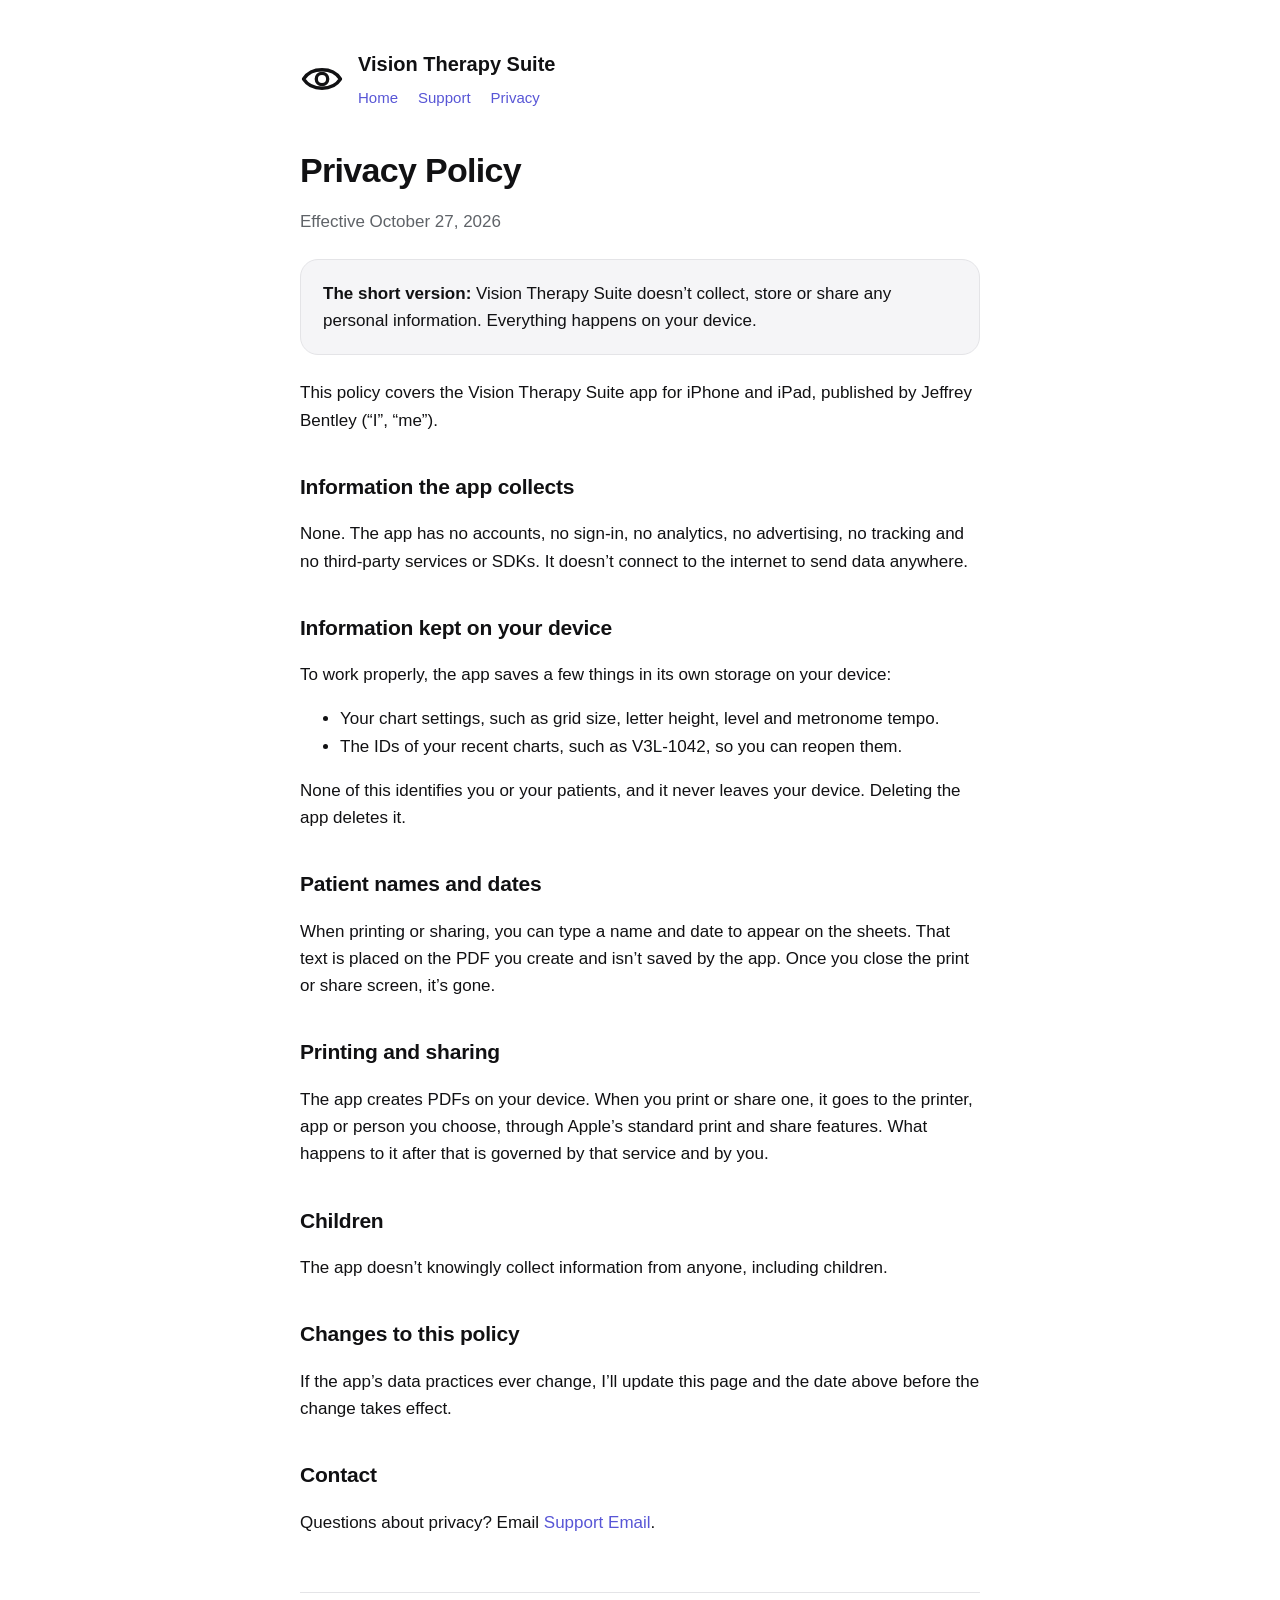
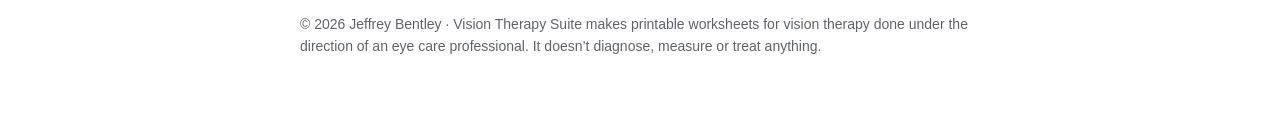
==== privacy.html @ 5cc52535 "Update privacy.html" ====
<!doctype html>
<html lang="en">
<head>
  <meta charset="utf-8">
  <meta name="viewport" content="width=device-width, initial-scale=1">
  <title>Privacy Policy · Vision Therapy Suite</title>
  <meta name="description" content="Privacy Policy for the Vision Therapy Suite app.">
  <link rel="stylesheet" href="style.css">
</head>
<body>
<main>
  <header>
    <svg viewBox="0 0 100 100" aria-hidden="true"><path d="M8 50 C 26 22, 74 22, 92 50 C 74 78, 26 78, 8 50 Z" fill="none" stroke="currentColor" stroke-width="7.5" stroke-linejoin="round"/><circle cx="50" cy="50" r="13" fill="none" stroke="currentColor" stroke-width="7.5"/></svg>
    <div>
      <div class="name">Vision Therapy Suite</div>
      <nav><a href="./">Home</a><a href="support.html">Support</a><a href="privacy.html">Privacy</a></nav>
    </div>
  </header>
  <h1>Privacy Policy</h1>
  <p class="muted">Effective October 27, 2026</p>

  <div class="card">
    <p><strong>The short version:</strong> Vision Therapy Suite doesn’t collect, store or share any personal information. Everything happens on your device.</p>
  </div>

  <p>This policy covers the Vision Therapy Suite app for iPhone and iPad, published by Jeffrey Bentley (“I”, “me”).</p>

  <h2>Information the app collects</h2>
  <p>None. The app has no accounts, no sign-in, no analytics, no advertising, no tracking and no third-party services or SDKs. It doesn’t connect to the internet to send data anywhere.</p>

  <h2>Information kept on your device</h2>
  <p>To work properly, the app saves a few things in its own storage on your device:</p>
  <ul>
    <li>Your chart settings, such as grid size, letter height, level and metronome tempo.</li>
    <li>The IDs of your recent charts, such as V3L-1042, so you can reopen them.</li>
  </ul>
  <p>None of this identifies you or your patients, and it never leaves your device. Deleting the app deletes it.</p>

  <h2>Patient names and dates</h2>
  <p>When printing or sharing, you can type a name and date to appear on the sheets. That text is placed on the PDF you create and isn’t saved by the app. Once you close the print or share screen, it’s gone.</p>

  <h2>Printing and sharing</h2>
  <p>The app creates PDFs on your device. When you print or share one, it goes to the printer, app or person you choose, through Apple’s standard print and share features. What happens to it after that is governed by that service and by you.</p>

  <h2>Children</h2>
  <p>The app doesn’t knowingly collect information from anyone, including children.</p>

  <h2>Changes to this policy</h2>
  <p>If the app’s data practices ever change, I’ll update this page and the date above before the change takes effect.</p>

  <h2>Contact</h2>
  <p>Questions about privacy? Email <a href="mailto:benwri56@gmail.com">Support Email</a>.</p>

  <footer>© 2026 Jeffrey Bentley · Vision Therapy Suite makes printable worksheets for vision therapy done under the direction of an eye care professional. It doesn’t diagnose, measure or treat anything.</footer>
</main>
</body>
</html>
---- style.css ----
:root {
  --bg: #ffffff;
  --text: #111113;
  --muted: #5f6368;
  --line: #e4e4e7;
  --card: #f5f5f7;
  --accent: #5856d6;
}
@media (prefers-color-scheme: dark) {
  :root {
    --bg: #0b0b0c;
    --text: #f5f5f7;
    --muted: #a1a1aa;
    --line: #26262a;
    --card: #161618;
    --accent: #8e8cf2;
  }
}
* { box-sizing: border-box; }
body {
  margin: 0;
  background: var(--bg);
  color: var(--text);
  font: 17px/1.6 -apple-system, BlinkMacSystemFont, "SF Pro Text", "Segoe UI", Roboto, Helvetica, Arial, sans-serif;
  -webkit-font-smoothing: antialiased;
}
main { max-width: 720px; margin: 0 auto; padding: 48px 20px 72px; }
header { display: flex; align-items: center; gap: 14px; margin-bottom: 40px; }
header svg { width: 44px; height: 44px; flex: none; }
header .name { font-weight: 700; font-size: 20px; }
header .tag { color: var(--muted); font-size: 15px; }
nav { display: flex; gap: 20px; margin-top: 6px; font-size: 15px; }
a { color: var(--accent); text-decoration: none; }
a:hover { text-decoration: underline; }
h1 { font-size: 34px; line-height: 1.2; margin: 0 0 8px; letter-spacing: -0.02em; }
h2 { font-size: 21px; margin: 36px 0 8px; letter-spacing: -0.01em; }
p, li { color: var(--text); }
.muted { color: var(--muted); }
.card { background: var(--card); border: 1px solid var(--line); border-radius: 18px; padding: 20px 22px; margin: 24px 0; }
.card p { margin: 0; }
.email { font-size: 20px; font-weight: 600; }
details { border-top: 1px solid var(--line); padding: 14px 0; }
details:last-of-type { border-bottom: 1px solid var(--line); }
summary { cursor: pointer; font-weight: 600; list-style: none; }
summary::-webkit-details-marker { display: none; }
summary::after { content: "+"; float: right; color: var(--muted); }
details[open] summary::after { content: "–"; }
details p { margin: 10px 0 0; color: var(--muted); }
footer { margin-top: 56px; padding-top: 20px; border-top: 1px solid var(--line); color: var(--muted); font-size: 14px; }
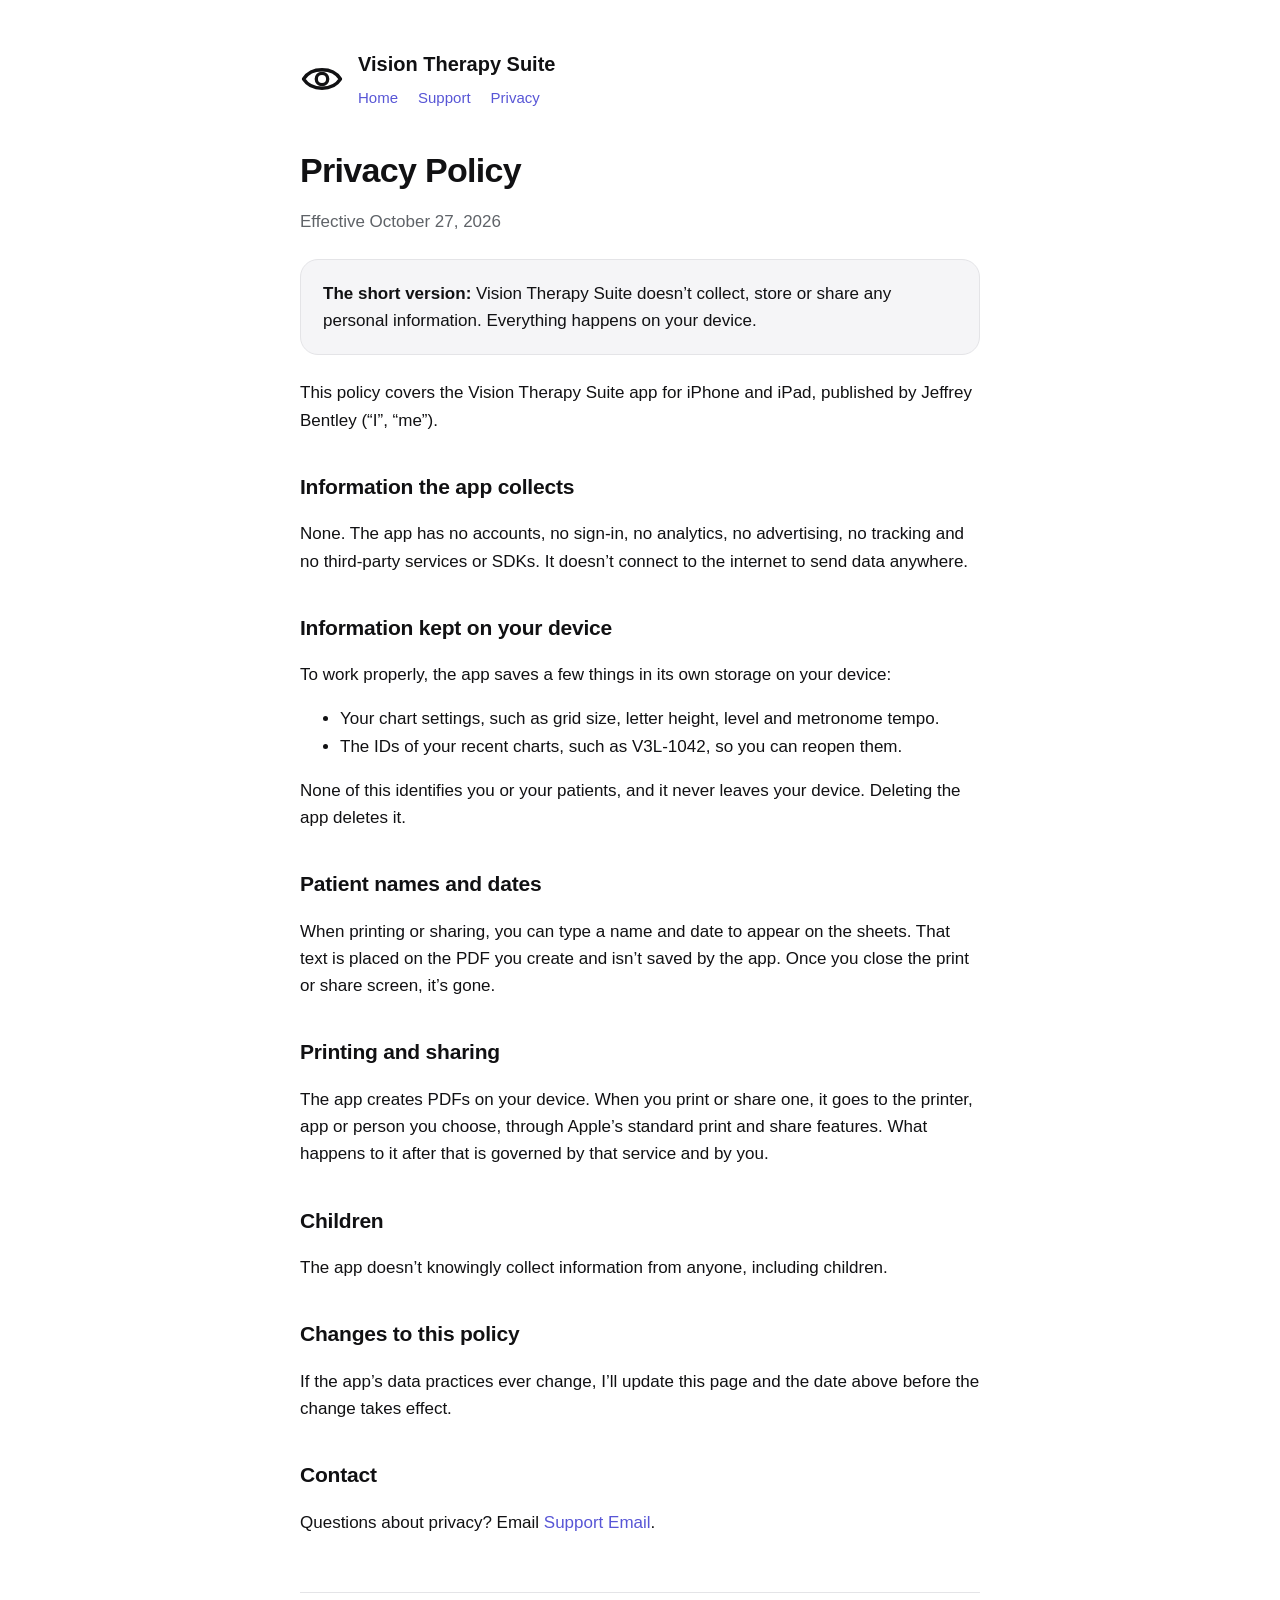
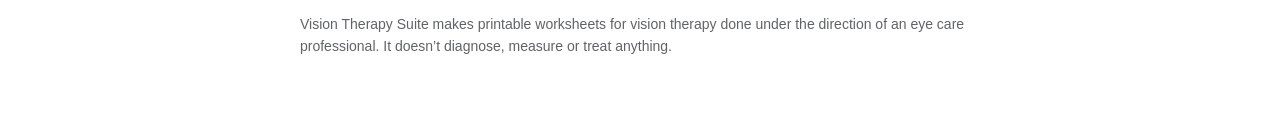
==== commit 82a2c598: "Update footer content in privacy.html Removed copyright year from footer in privacy.html." ====
--- a/privacy.html
+++ b/privacy.html
@@ -49,9 +49,9 @@
   <p>If the app’s data practices ever change, I’ll update this page and the date above before the change takes effect.</p>
 
   <h2>Contact</h2>
-  <p>Questions about privacy? Email <a href="mailto:benwri56@gmail.com">Support Email</a>.</p>
+  <p>Questions about privacy? Email <a href="mailto:visiontherapysuite@gmail.com">Support Email</a>.</p>
 
-  <footer>© 2026 Jeffrey Bentley · Vision Therapy Suite makes printable worksheets for vision therapy done under the direction of an eye care professional. It doesn’t diagnose, measure or treat anything.</footer>
+  <footer>Vision Therapy Suite makes printable worksheets for vision therapy done under the direction of an eye care professional. It doesn’t diagnose, measure or treat anything.</footer>
 </main>
 </body>
 </html>
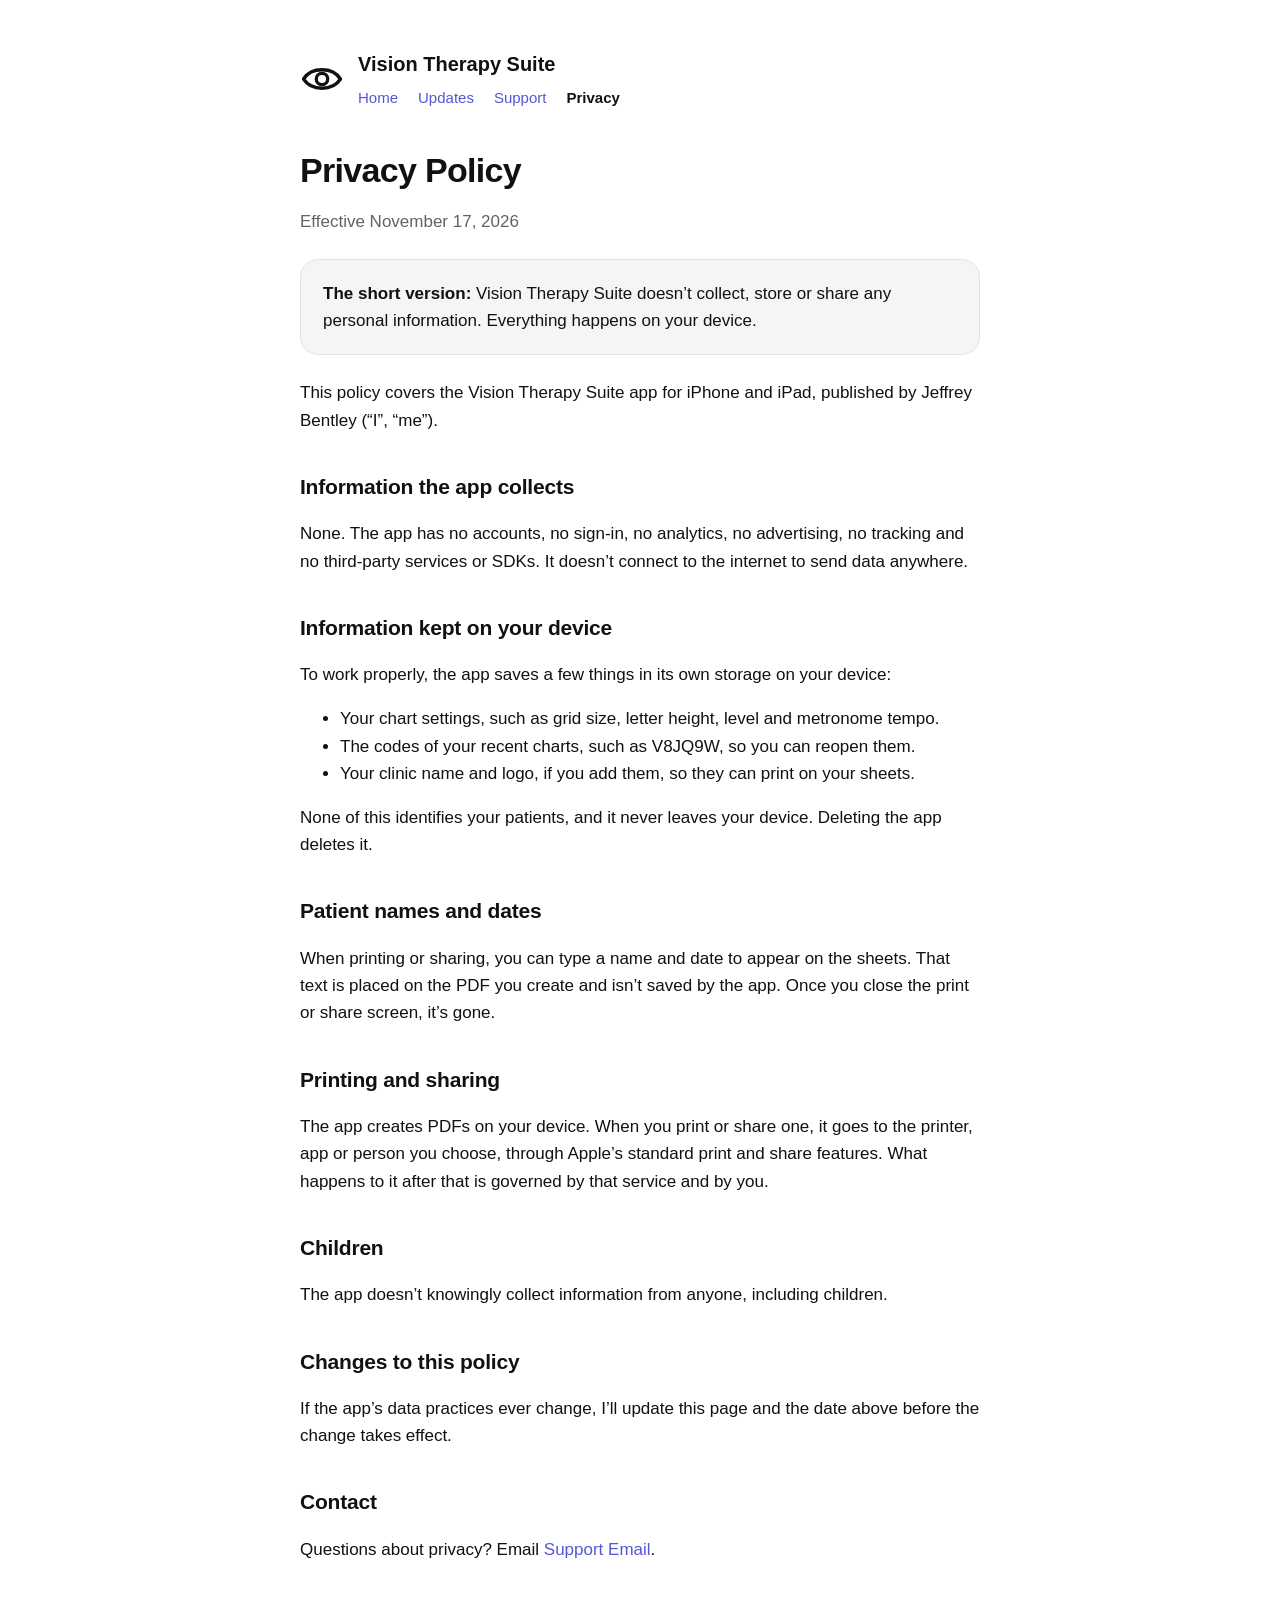
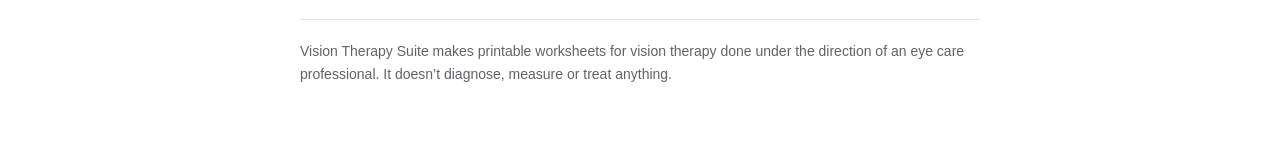
==== commit 0a691969: "Add Updates page and bring site in line with 1.2 New updates.html with release notes for 1.0, 1.1 an" ====
--- a/privacy.html
+++ b/privacy.html
@@ -13,11 +13,11 @@
     <svg viewBox="0 0 100 100" aria-hidden="true"><path d="M8 50 C 26 22, 74 22, 92 50 C 74 78, 26 78, 8 50 Z" fill="none" stroke="currentColor" stroke-width="7.5" stroke-linejoin="round"/><circle cx="50" cy="50" r="13" fill="none" stroke="currentColor" stroke-width="7.5"/></svg>
     <div>
       <div class="name">Vision Therapy Suite</div>
-      <nav><a href="./">Home</a><a href="support.html">Support</a><a href="privacy.html">Privacy</a></nav>
+      <nav><a href="./">Home</a><a href="updates.html">Updates</a><a href="support.html">Support</a><a href="privacy.html" aria-current="page">Privacy</a></nav>
     </div>
   </header>
   <h1>Privacy Policy</h1>
-  <p class="muted">Effective October 27, 2026</p>
+  <p class="muted">Effective November 17, 2026</p>
 
   <div class="card">
     <p><strong>The short version:</strong> Vision Therapy Suite doesn’t collect, store or share any personal information. Everything happens on your device.</p>
@@ -32,9 +32,10 @@
   <p>To work properly, the app saves a few things in its own storage on your device:</p>
   <ul>
     <li>Your chart settings, such as grid size, letter height, level and metronome tempo.</li>
-    <li>The IDs of your recent charts, such as V3L-1042, so you can reopen them.</li>
+    <li>The codes of your recent charts, such as V8JQ9W, so you can reopen them.</li>
+    <li>Your clinic name and logo, if you add them, so they can print on your sheets.</li>
   </ul>
-  <p>None of this identifies you or your patients, and it never leaves your device. Deleting the app deletes it.</p>
+  <p>None of this identifies your patients, and it never leaves your device. Deleting the app deletes it.</p>
 
   <h2>Patient names and dates</h2>
   <p>When printing or sharing, you can type a name and date to appear on the sheets. That text is placed on the PDF you create and isn’t saved by the app. Once you close the print or share screen, it’s gone.</p>
--- a/style.css
+++ b/style.css
@@ -47,3 +47,11 @@
 details[open] summary::after { content: "–"; }
 details p { margin: 10px 0 0; color: var(--muted); }
 footer { margin-top: 56px; padding-top: 20px; border-top: 1px solid var(--line); color: var(--muted); font-size: 14px; }
+nav a[aria-current="page"] { color: var(--text); font-weight: 600; }
+.release { border-top: 1px solid var(--line); padding-top: 4px; margin-top: 28px; }
+.release-head { display: flex; align-items: center; gap: 10px; margin-top: 24px; }
+.release-head h2 { margin: 0; }
+.release .date { margin: 2px 0 8px; font-size: 15px; }
+.release ul { padding-left: 20px; margin: 8px 0 0; }
+.release li { margin: 6px 0; }
+.badge { font-size: 13px; font-weight: 600; color: var(--accent); background: color-mix(in srgb, var(--accent) 14%, transparent); border-radius: 999px; padding: 3px 10px; }
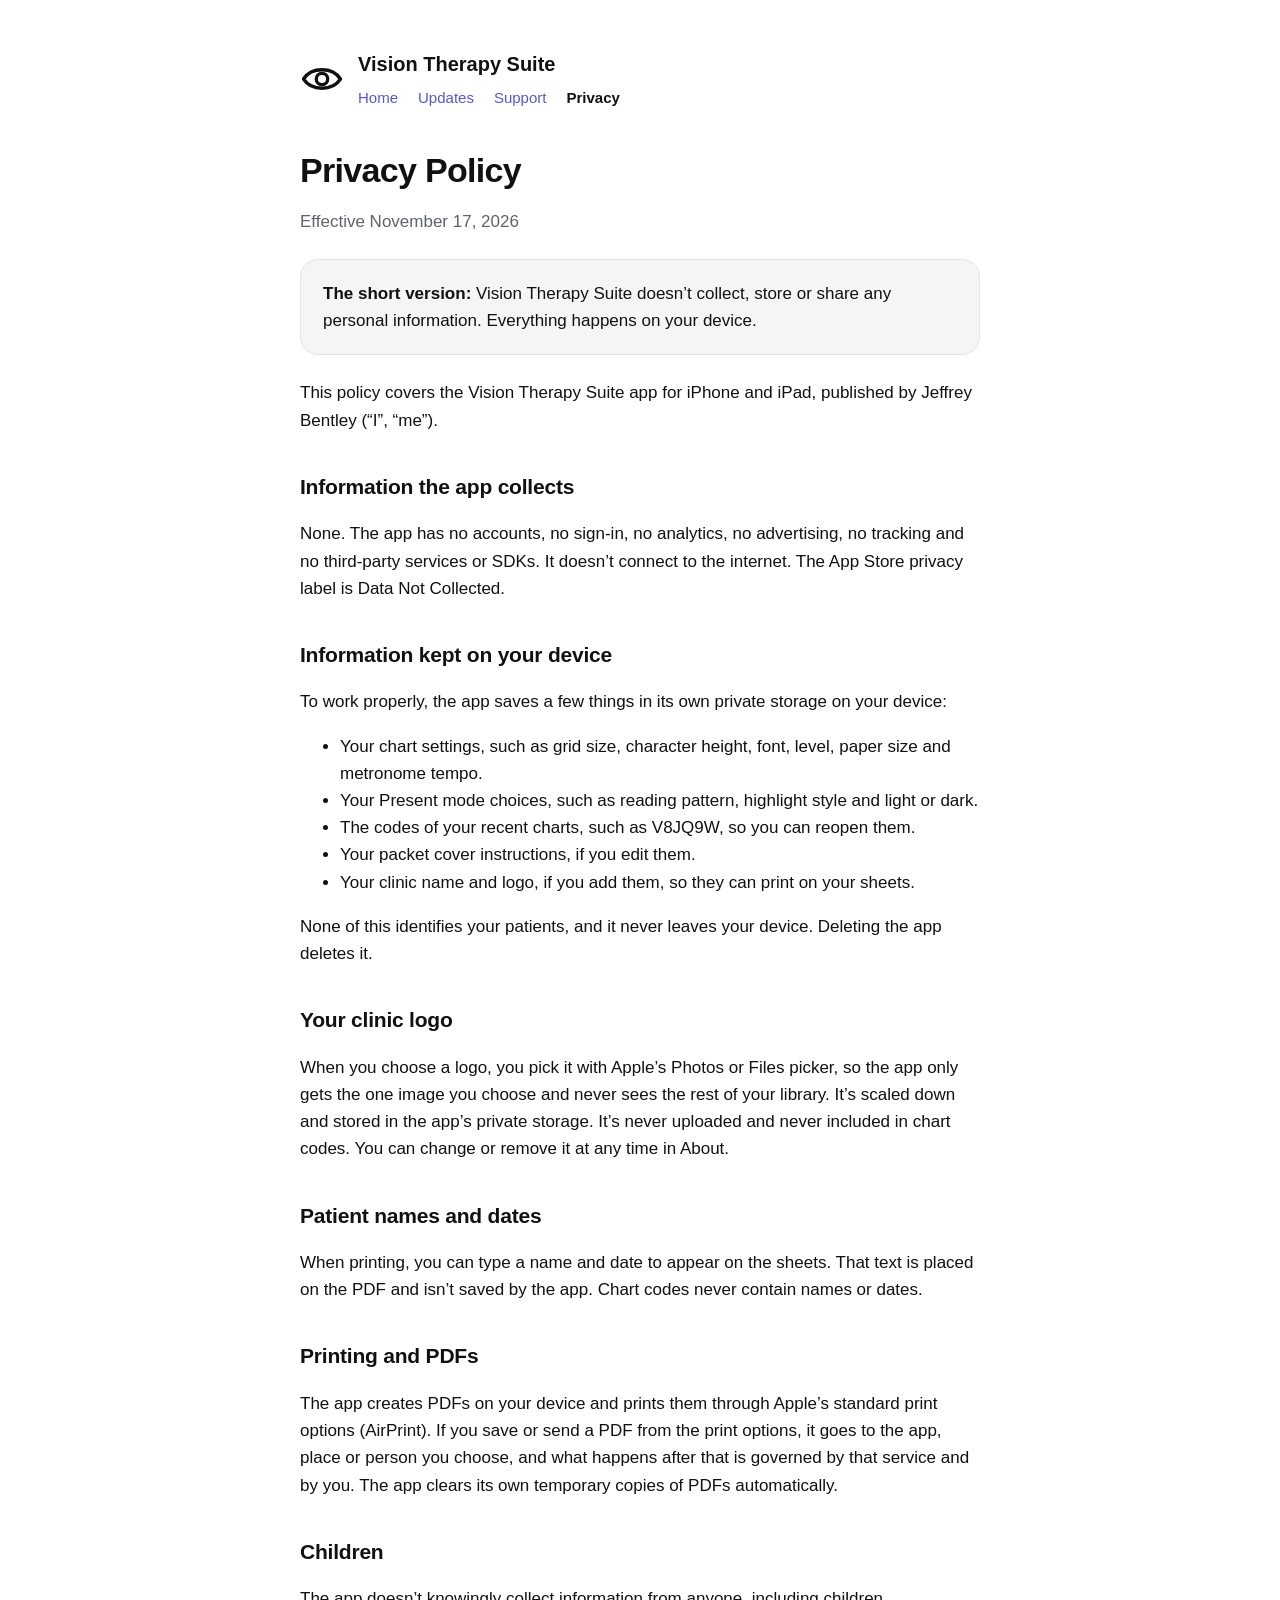
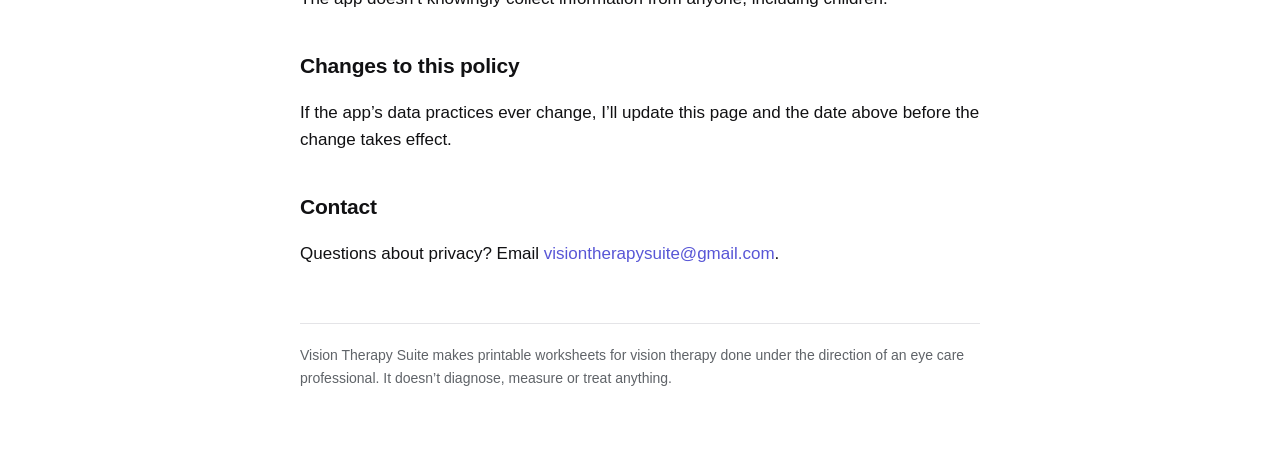
==== commit 4ae168d0: "Refresh support FAQ, privacy policy and updates Support: twelve current questions covering printing " ====
--- a/privacy.html
+++ b/privacy.html
@@ -26,22 +26,27 @@
   <p>This policy covers the Vision Therapy Suite app for iPhone and iPad, published by Jeffrey Bentley (“I”, “me”).</p>
 
   <h2>Information the app collects</h2>
-  <p>None. The app has no accounts, no sign-in, no analytics, no advertising, no tracking and no third-party services or SDKs. It doesn’t connect to the internet to send data anywhere.</p>
+  <p>None. The app has no accounts, no sign-in, no analytics, no advertising, no tracking and no third-party services or SDKs. It doesn’t connect to the internet. The App Store privacy label is Data Not Collected.</p>
 
   <h2>Information kept on your device</h2>
-  <p>To work properly, the app saves a few things in its own storage on your device:</p>
+  <p>To work properly, the app saves a few things in its own private storage on your device:</p>
   <ul>
-    <li>Your chart settings, such as grid size, letter height, level and metronome tempo.</li>
+    <li>Your chart settings, such as grid size, character height, font, level, paper size and metronome tempo.</li>
+    <li>Your Present mode choices, such as reading pattern, highlight style and light or dark.</li>
     <li>The codes of your recent charts, such as V8JQ9W, so you can reopen them.</li>
+    <li>Your packet cover instructions, if you edit them.</li>
     <li>Your clinic name and logo, if you add them, so they can print on your sheets.</li>
   </ul>
   <p>None of this identifies your patients, and it never leaves your device. Deleting the app deletes it.</p>
 
+  <h2>Your clinic logo</h2>
+  <p>When you choose a logo, you pick it with Apple’s Photos or Files picker, so the app only gets the one image you choose and never sees the rest of your library. It’s scaled down and stored in the app’s private storage. It’s never uploaded and never included in chart codes. You can change or remove it at any time in About.</p>
+
   <h2>Patient names and dates</h2>
-  <p>When printing or sharing, you can type a name and date to appear on the sheets. That text is placed on the PDF you create and isn’t saved by the app. Once you close the print or share screen, it’s gone.</p>
+  <p>When printing, you can type a name and date to appear on the sheets. That text is placed on the PDF and isn’t saved by the app. Chart codes never contain names or dates.</p>
 
-  <h2>Printing and sharing</h2>
-  <p>The app creates PDFs on your device. When you print or share one, it goes to the printer, app or person you choose, through Apple’s standard print and share features. What happens to it after that is governed by that service and by you.</p>
+  <h2>Printing and PDFs</h2>
+  <p>The app creates PDFs on your device and prints them through Apple’s standard print options (AirPrint). If you save or send a PDF from the print options, it goes to the app, place or person you choose, and what happens after that is governed by that service and by you. The app clears its own temporary copies of PDFs automatically.</p>
 
   <h2>Children</h2>
   <p>The app doesn’t knowingly collect information from anyone, including children.</p>
@@ -50,7 +55,7 @@
   <p>If the app’s data practices ever change, I’ll update this page and the date above before the change takes effect.</p>
 
   <h2>Contact</h2>
-  <p>Questions about privacy? Email <a href="mailto:visiontherapysuite@gmail.com">Support Email</a>.</p>
+  <p>Questions about privacy? Email <a href="mailto:visiontherapysuite@gmail.com">visiontherapysuite@gmail.com</a>.</p>
 
   <footer>Vision Therapy Suite makes printable worksheets for vision therapy done under the direction of an eye care professional. It doesn’t diagnose, measure or treat anything.</footer>
 </main>
--- a/style.css
+++ b/style.css
@@ -55,3 +55,14 @@
 .release ul { padding-left: 20px; margin: 8px 0 0; }
 .release li { margin: 6px 0; }
 .badge { font-size: 13px; font-weight: 600; color: var(--accent); background: color-mix(in srgb, var(--accent) 14%, transparent); border-radius: 999px; padding: 3px 10px; }
+.store { display: inline-block; background: var(--text); color: var(--bg); font-weight: 600; font-size: 16px; padding: 12px 22px; border-radius: 999px; margin-top: 8px; }
+.store:hover { text-decoration: none; opacity: 0.85; }
+.shots { display: flex; gap: 14px; overflow-x: auto; scroll-snap-type: x mandatory; padding: 4px 2px 14px; margin: 8px -2px 0; -webkit-overflow-scrolling: touch; }
+.shots img { flex: none; scroll-snap-align: start; border-radius: 16px; border: 1px solid var(--line); background: var(--card); height: auto; }
+.shots.phone img { width: 200px; }
+.shots.tablet img { width: 300px; }
+@media (min-width: 760px) {
+  .shots.phone img { width: calc((100% - 42px) / 4); }
+  .shots.tablet img { width: calc((100% - 14px) / 2); }
+  .shots.tablet { flex-wrap: wrap; }
+}
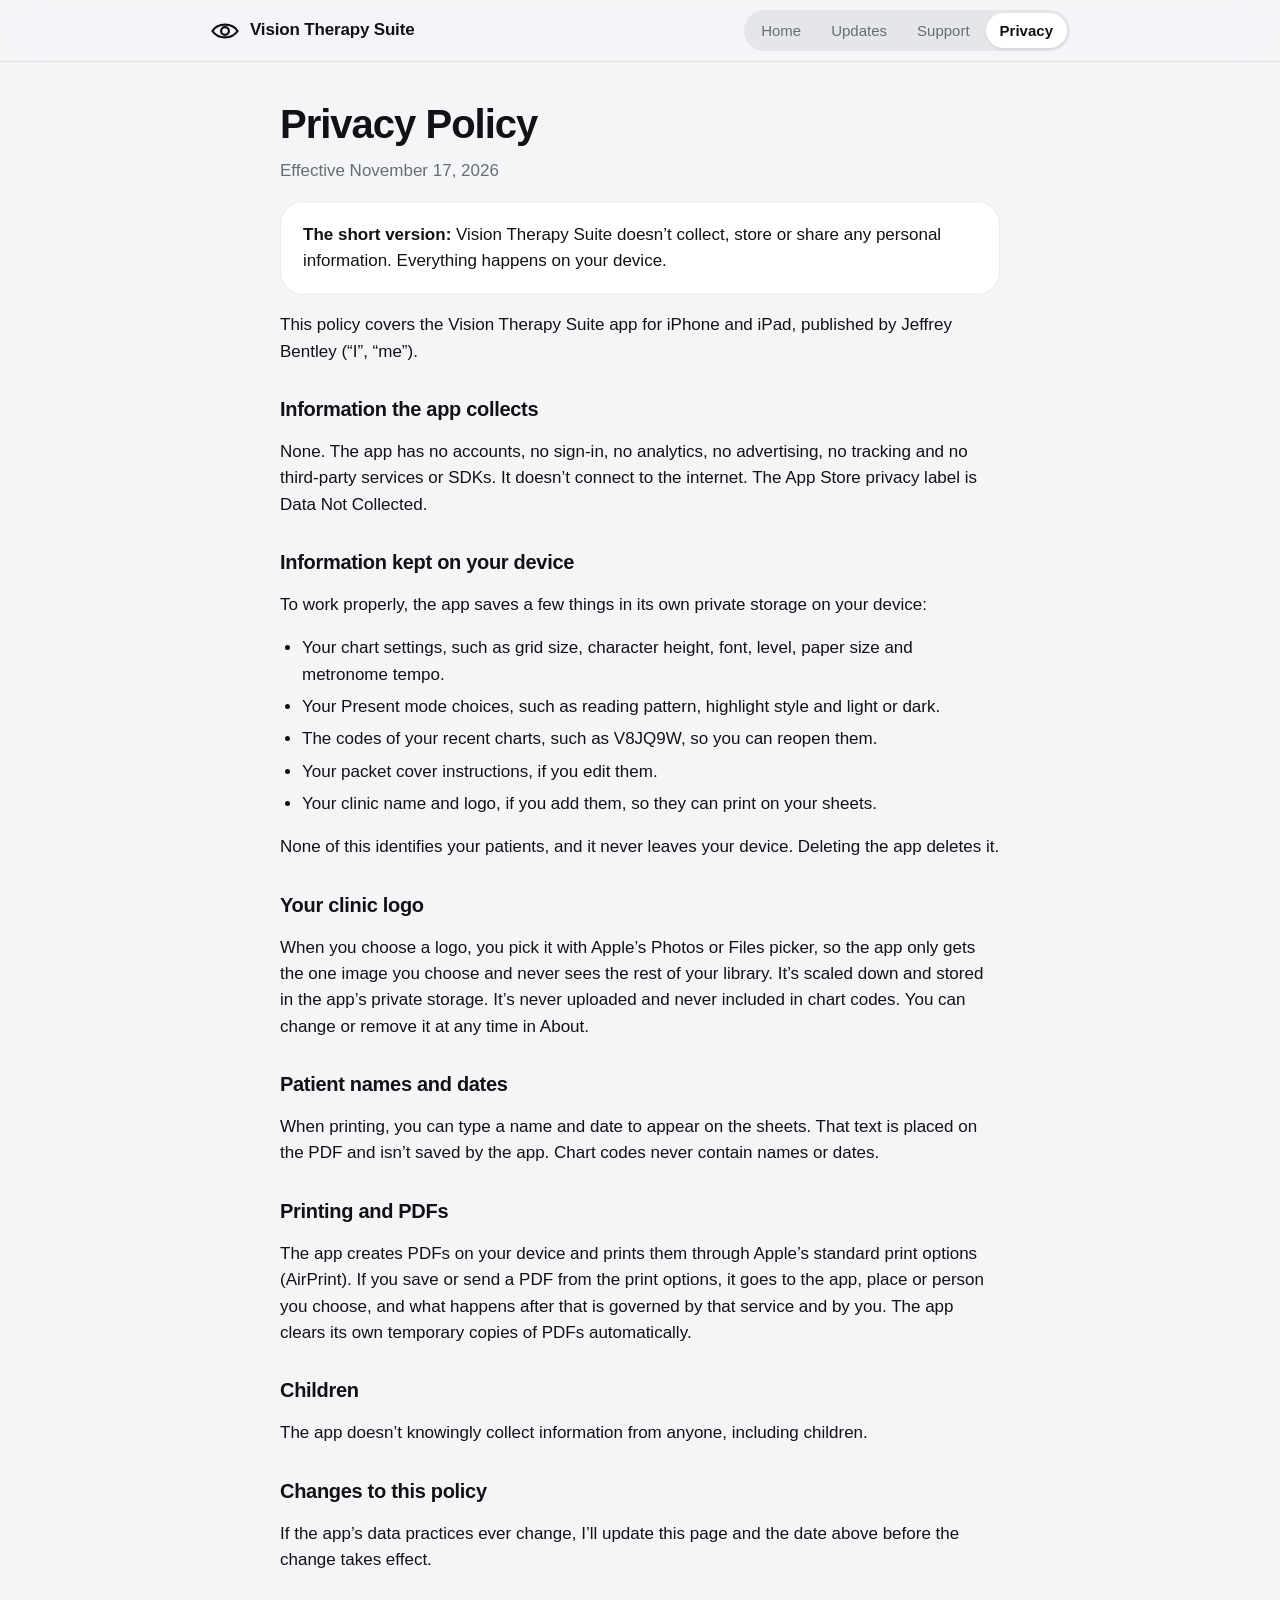
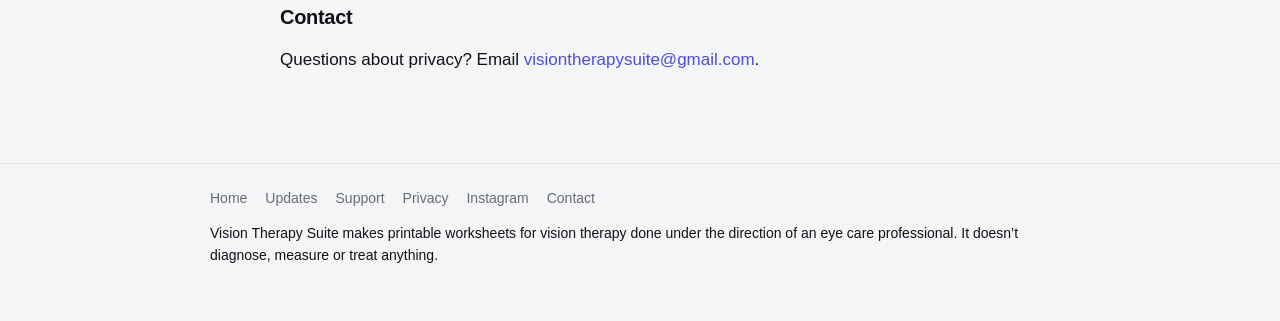
==== commit 49ece8ec: "Restyle site to match the 1.3 app design Cool neutral canvas, white cards with hairlines, the app's " ====
--- a/privacy.html
+++ b/privacy.html
@@ -5,19 +5,23 @@
   <meta name="viewport" content="width=device-width, initial-scale=1">
   <title>Privacy Policy · Vision Therapy Suite</title>
   <meta name="description" content="Privacy Policy for the Vision Therapy Suite app.">
-  <link rel="stylesheet" href="style.css">
+  <meta name="theme-color" content="#f4f5f7" media="(prefers-color-scheme: light)">
+  <meta name="theme-color" content="#0b0c0e" media="(prefers-color-scheme: dark)">
+  <link rel="stylesheet" href="style.css?v=5">
 </head>
 <body>
+<header class="topbar">
+  <div class="topbar-inner">
+    <a class="brand" href="./"><svg viewBox="0 0 100 100" aria-hidden="true"><path d="M8 50 C 26 22, 74 22, 92 50 C 74 78, 26 78, 8 50 Z" fill="none" stroke="currentColor" stroke-width="7.5" stroke-linejoin="round"/><circle cx="50" cy="50" r="13" fill="none" stroke="currentColor" stroke-width="7.5"/></svg><span>Vision Therapy Suite</span></a>
+    <nav class="tabs" aria-label="Site"><a href="./">Home</a><a href="updates.html">Updates</a><a href="support.html">Support</a><a href="privacy.html" aria-current="page">Privacy</a></nav>
+  </div>
+</header>
 <main>
-  <header>
-    <svg viewBox="0 0 100 100" aria-hidden="true"><path d="M8 50 C 26 22, 74 22, 92 50 C 74 78, 26 78, 8 50 Z" fill="none" stroke="currentColor" stroke-width="7.5" stroke-linejoin="round"/><circle cx="50" cy="50" r="13" fill="none" stroke="currentColor" stroke-width="7.5"/></svg>
-    <div>
-      <div class="name">Vision Therapy Suite</div>
-      <nav><a href="./">Home</a><a href="updates.html">Updates</a><a href="support.html">Support</a><a href="privacy.html" aria-current="page">Privacy</a></nav>
-    </div>
-  </header>
-  <h1>Privacy Policy</h1>
-  <p class="muted">Effective November 17, 2026</p>
+<div class="narrow prose">
+  <div class="page-title">
+    <h1>Privacy Policy</h1>
+    <p class="muted">Effective November 17, 2026</p>
+  </div>
 
   <div class="card">
     <p><strong>The short version:</strong> Vision Therapy Suite doesn’t collect, store or share any personal information. Everything happens on your device.</p>
@@ -56,8 +60,13 @@
 
   <h2>Contact</h2>
   <p>Questions about privacy? Email <a href="mailto:visiontherapysuite@gmail.com">visiontherapysuite@gmail.com</a>.</p>
-
-  <footer>Vision Therapy Suite makes printable worksheets for vision therapy done under the direction of an eye care professional. It doesn’t diagnose, measure or treat anything.</footer>
+</div>
 </main>
+<footer>
+  <div class="footer-inner">
+    <nav aria-label="Footer"><a href="./">Home</a><a href="updates.html">Updates</a><a href="support.html">Support</a><a href="privacy.html">Privacy</a><a href="https://www.instagram.com/visiontherapysuite">Instagram</a><a href="mailto:visiontherapysuite@gmail.com">Contact</a></nav>
+    <p>Vision Therapy Suite makes printable worksheets for vision therapy done under the direction of an eye care professional. It doesn’t diagnose, measure or treat anything.</p>
+  </div>
+</footer>
 </body>
 </html>
--- a/style.css
+++ b/style.css
@@ -1,68 +1,182 @@
 :root {
-  --bg: #ffffff;
-  --text: #111113;
-  --muted: #5f6368;
-  --line: #e4e4e7;
-  --card: #f5f5f7;
-  --accent: #5856d6;
+  --canvas: #f4f5f7;
+  --surface: #ffffff;
+  --stage: #e9ebef;
+  --fill: rgba(118, 118, 128, 0.12);
+  --pill: #ffffff;
+  --text: #111216;
+  --muted: #686c76;
+  --line: rgba(0, 0, 0, 0.08);
+  --indigo: #4f4cd9;
+  --teal: #0c8573;
+  --accent: var(--indigo);
+  --bar: rgba(244, 245, 247, 0.72);
+  --shadow: 0 4px 12px rgba(0, 0, 0, 0.04);
+  --radius-card: 24px;
+  --radius-group: 20px;
+  --radius-tile: 14px;
+  color-scheme: light dark;
 }
 @media (prefers-color-scheme: dark) {
   :root {
-    --bg: #0b0b0c;
-    --text: #f5f5f7;
-    --muted: #a1a1aa;
-    --line: #26262a;
-    --card: #161618;
-    --accent: #8e8cf2;
+    --canvas: #0b0c0e;
+    --surface: #18191c;
+    --stage: #121316;
+    --fill: rgba(118, 118, 128, 0.24);
+    --pill: #3c3d42;
+    --text: #f2f3f5;
+    --muted: #9a9ea8;
+    --line: rgba(255, 255, 255, 0.10);
+    --indigo: #7b79f2;
+    --teal: #17977f;
+    --bar: rgba(11, 12, 14, 0.72);
+    --shadow: none;
   }
 }
+
 * { box-sizing: border-box; }
+img { display: block; max-width: 100%; height: auto; }
+html { -webkit-text-size-adjust: 100%; }
 body {
   margin: 0;
-  background: var(--bg);
+  background: var(--canvas);
   color: var(--text);
-  font: 17px/1.6 -apple-system, BlinkMacSystemFont, "SF Pro Text", "Segoe UI", Roboto, Helvetica, Arial, sans-serif;
+  font: 17px/1.55 -apple-system, BlinkMacSystemFont, "SF Pro Text", "Segoe UI", Roboto, Helvetica, Arial, sans-serif;
   -webkit-font-smoothing: antialiased;
 }
-main { max-width: 720px; margin: 0 auto; padding: 48px 20px 72px; }
-header { display: flex; align-items: center; gap: 14px; margin-bottom: 40px; }
-header svg { width: 44px; height: 44px; flex: none; }
-header .name { font-weight: 700; font-size: 20px; }
-header .tag { color: var(--muted); font-size: 15px; }
-nav { display: flex; gap: 20px; margin-top: 6px; font-size: 15px; }
 a { color: var(--accent); text-decoration: none; }
 a:hover { text-decoration: underline; }
-h1 { font-size: 34px; line-height: 1.2; margin: 0 0 8px; letter-spacing: -0.02em; }
-h2 { font-size: 21px; margin: 36px 0 8px; letter-spacing: -0.01em; }
+:focus-visible { outline: 3px solid color-mix(in srgb, var(--accent) 55%, transparent); outline-offset: 2px; border-radius: 8px; }
+
+.topbar {
+  position: sticky; top: 0; z-index: 10;
+  background: var(--bar);
+  -webkit-backdrop-filter: saturate(180%) blur(20px);
+  backdrop-filter: saturate(180%) blur(20px);
+  border-bottom: 1px solid var(--line);
+}
+.topbar-inner {
+  max-width: 900px; margin: 0 auto; padding: 10px 20px;
+  display: flex; align-items: center; justify-content: space-between; gap: 16px; flex-wrap: wrap;
+}
+.brand { display: flex; align-items: center; gap: 10px; color: var(--text); font-weight: 700; font-size: 17px; letter-spacing: -0.01em; }
+.brand:hover { text-decoration: none; }
+.brand svg { width: 30px; height: 30px; flex: none; }
+.tabs { display: flex; gap: 2px; padding: 3px; background: var(--fill); border-radius: 999px; }
+.tabs a {
+  color: var(--muted); font-size: 15px; font-weight: 500;
+  padding: 6px 14px; border-radius: 999px; white-space: nowrap;
+}
+.tabs a:hover { color: var(--text); text-decoration: none; }
+.tabs a[aria-current="page"] { color: var(--text); font-weight: 600; background: var(--pill); box-shadow: 0 1px 3px rgba(0, 0, 0, 0.10); }
+
+main { max-width: 900px; margin: 0 auto; padding: 40px 20px 72px; }
+.narrow { max-width: 720px; margin-left: auto; margin-right: auto; }
+
+h1 { font-size: clamp(32px, 6vw, 48px); line-height: 1.1; margin: 0 0 12px; letter-spacing: -0.025em; font-weight: 700; }
+h2 { font-size: 22px; line-height: 1.25; margin: 40px 0 12px; letter-spacing: -0.015em; font-weight: 700; }
+h3 { font-size: 20px; line-height: 1.25; margin: 2px 0 6px; letter-spacing: -0.01em; font-weight: 600; }
 p, li { color: var(--text); }
 .muted { color: var(--muted); }
-.card { background: var(--card); border: 1px solid var(--line); border-radius: 18px; padding: 20px 22px; margin: 24px 0; }
+.lead { font-size: 19px; color: var(--muted); margin: 0 auto 20px; max-width: 560px; }
+
+.eyebrow {
+  display: block; margin: 0 0 8px;
+  font-size: 13px; font-weight: 600; letter-spacing: 0.08em; text-transform: uppercase;
+  color: var(--accent);
+}
+
+.hero { text-align: center; padding: 16px 0 8px; }
+.hero h1 { max-width: 640px; margin-left: auto; margin-right: auto; }
+.page-title { margin-bottom: 8px; }
+.page-title h1 { font-size: clamp(30px, 5vw, 40px); }
+.page-title p { margin: 0; }
+
+.card {
+  background: var(--surface); border: 1px solid var(--line); border-radius: var(--radius-card);
+  padding: 20px 22px; margin: 16px 0;
+}
 .card p { margin: 0; }
-.email { font-size: 20px; font-weight: 600; }
-details { border-top: 1px solid var(--line); padding: 14px 0; }
-details:last-of-type { border-bottom: 1px solid var(--line); }
-summary { cursor: pointer; font-weight: 600; list-style: none; }
+.card p + p { margin-top: 8px; }
+
+.tools { display: grid; gap: 16px; margin: 32px 0 8px; }
+@media (min-width: 720px) { .tools { grid-template-columns: 1fr 1fr; } }
+.tool { margin: 0; box-shadow: var(--shadow); display: flex; gap: 16px; align-items: center; }
+.tool p { color: var(--muted); font-size: 15px; }
+.tool-mark {
+  flex: none; width: 64px; height: 64px; border-radius: var(--radius-tile);
+  display: grid; place-items: center; font-size: 26px; font-weight: 700;
+  color: var(--accent); background: color-mix(in srgb, var(--accent) 12%, transparent);
+}
+.tool.slap { --accent: var(--teal); }
+
+.stage {
+  background: var(--stage); border: 1px solid var(--line); border-radius: var(--radius-card);
+  padding: 16px; margin: 0 0 8px;
+}
+.shots { display: flex; gap: 14px; overflow-x: auto; scroll-snap-type: x mandatory; -webkit-overflow-scrolling: touch; padding-bottom: 2px; }
+.shots img { flex: 0 0 auto; min-width: 0; scroll-snap-align: start; border-radius: 16px; background: var(--surface); box-shadow: 0 6px 18px rgba(0, 0, 0, 0.10), 0 1px 2px rgba(0, 0, 0, 0.06); }
+.shots.phone img { width: 190px; }
+.shots.tablet img { width: 290px; }
+@media (min-width: 760px) {
+  .shots { overflow: visible; }
+  .shots.phone img { width: calc((100% - 42px) / 4); }
+  .shots.tablet { flex-wrap: wrap; }
+  .shots.tablet img { width: calc((100% - 14px) / 2); }
+}
+
+.store-badge { margin: 8px 0 0; display: flex; justify-content: center; }
+.store-badge a { display: inline-block; }
+.store-badge img { max-width: none; }
+
+.group {
+  background: var(--surface); border: 1px solid var(--line); border-radius: var(--radius-group);
+  padding: 0 20px; margin: 12px 0;
+}
+.group details { border-top: 1px solid var(--line); padding: 14px 0; }
+.group details:first-child { border-top: 0; }
+summary { cursor: pointer; font-weight: 600; list-style: none; display: flex; justify-content: space-between; gap: 16px; }
 summary::-webkit-details-marker { display: none; }
-summary::after { content: "+"; float: right; color: var(--muted); }
+summary::after {
+  content: "+"; flex: none; width: 26px; height: 26px; border-radius: 999px;
+  display: grid; place-items: center; font-weight: 600; line-height: 1;
+  color: var(--muted); background: var(--fill);
+}
 details[open] summary::after { content: "–"; }
-details p { margin: 10px 0 0; color: var(--muted); }
-footer { margin-top: 56px; padding-top: 20px; border-top: 1px solid var(--line); color: var(--muted); font-size: 14px; }
-nav a[aria-current="page"] { color: var(--text); font-weight: 600; }
-.release { border-top: 1px solid var(--line); padding-top: 4px; margin-top: 28px; }
-.release-head { display: flex; align-items: center; gap: 10px; margin-top: 24px; }
-.release-head h2 { margin: 0; }
-.release .date { margin: 2px 0 8px; font-size: 15px; }
-.release ul { padding-left: 20px; margin: 8px 0 0; }
+details p { margin: 8px 0 2px; color: var(--muted); }
+
+.contact { display: flex; align-items: center; justify-content: space-between; gap: 16px; flex-wrap: wrap; }
+.button {
+  display: inline-block; padding: 10px 20px; border-radius: 999px;
+  background: var(--accent); color: #fff; font-weight: 600; font-size: 16px;
+}
+.button:hover { text-decoration: none; opacity: 0.9; }
+.email { font-size: 18px; font-weight: 600; }
+
+.prose h2 { font-size: 20px; margin-top: 32px; }
+.prose ul { padding-left: 22px; }
+.prose li { margin: 6px 0; }
+
+.release { margin: 16px 0; }
+.release-head { display: flex; align-items: center; gap: 10px; flex-wrap: wrap; }
+.release-head h2 { margin: 0; font-size: 22px; }
+.release .date { margin: 2px 0 0; font-size: 15px; }
+.release ul { padding-left: 20px; margin: 12px 0 0; }
 .release li { margin: 6px 0; }
-.badge { font-size: 13px; font-weight: 600; color: var(--accent); background: color-mix(in srgb, var(--accent) 14%, transparent); border-radius: 999px; padding: 3px 10px; }
-.store { display: inline-block; background: var(--text); color: var(--bg); font-weight: 600; font-size: 16px; padding: 12px 22px; border-radius: 999px; margin-top: 8px; }
-.store:hover { text-decoration: none; opacity: 0.85; }
-.shots { display: flex; gap: 14px; overflow-x: auto; scroll-snap-type: x mandatory; padding: 4px 2px 14px; margin: 8px -2px 0; -webkit-overflow-scrolling: touch; }
-.shots img { flex: none; scroll-snap-align: start; border-radius: 16px; border: 1px solid var(--line); background: var(--card); height: auto; }
-.shots.phone img { width: 200px; }
-.shots.tablet img { width: 300px; }
-@media (min-width: 760px) {
-  .shots.phone img { width: calc((100% - 42px) / 4); }
-  .shots.tablet img { width: calc((100% - 14px) / 2); }
-  .shots.tablet { flex-wrap: wrap; }
+.badge {
+  font-size: 13px; font-weight: 600; color: var(--accent);
+  background: color-mix(in srgb, var(--accent) 14%, transparent);
+  border-radius: 999px; padding: 3px 10px;
 }
+.badge.soon { color: var(--teal); background: color-mix(in srgb, var(--teal) 14%, transparent); }
+
+footer { border-top: 1px solid var(--line); }
+.footer-inner { max-width: 900px; margin: 0 auto; padding: 24px 20px 40px; color: var(--muted); font-size: 14px; }
+.footer-inner nav { display: flex; gap: 18px; flex-wrap: wrap; margin-bottom: 10px; }
+.footer-inner nav a { color: var(--muted); }
+
+@media (max-width: 520px) {
+  .topbar-inner { justify-content: center; }
+  .tabs a { padding: 6px 11px; font-size: 14px; }
+  .tool { align-items: flex-start; }
+}
